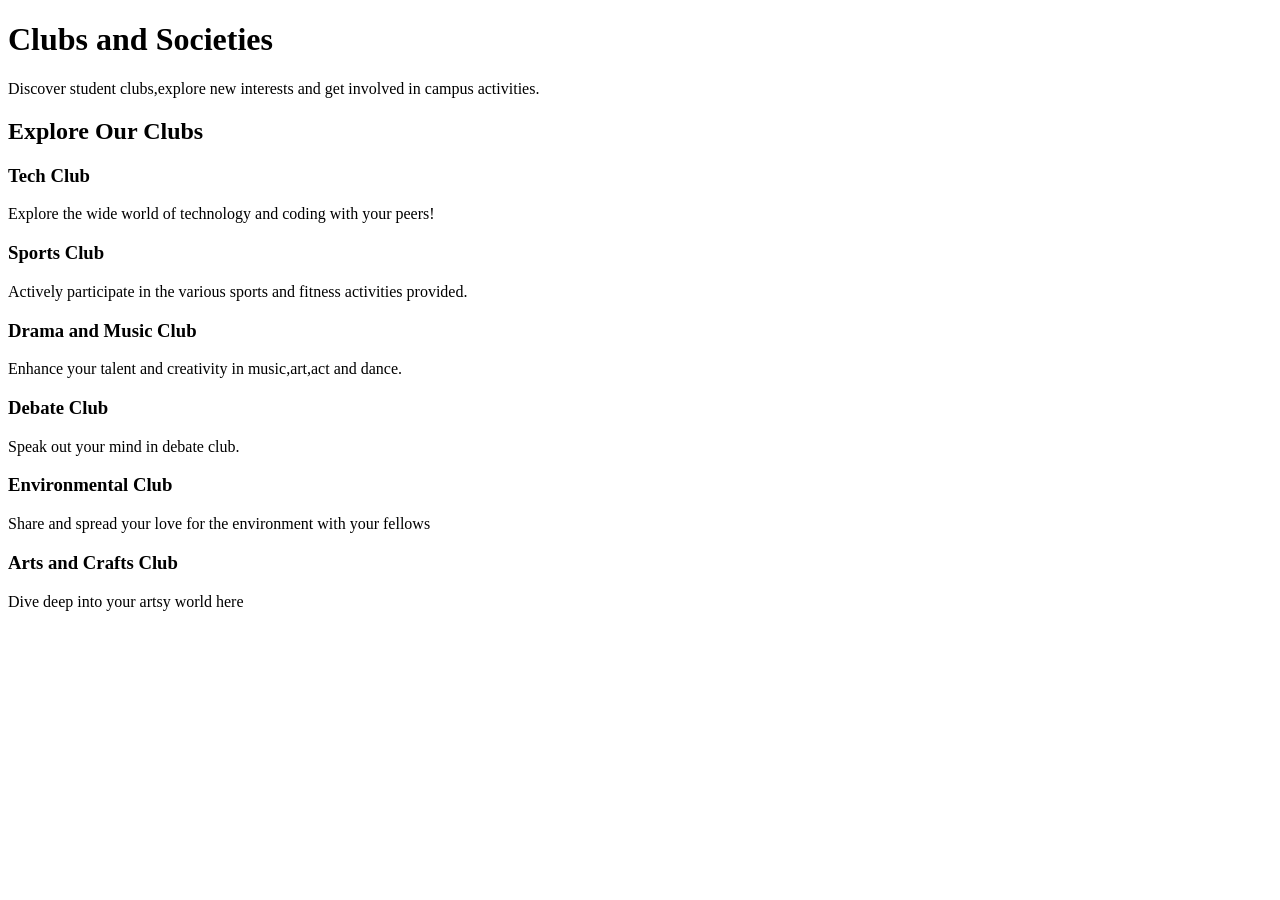
==== sections/clubs.html @ 29c96b6f "Clubs code added" ====
<!DOCTYPE html>
<html>
    <head>
        <title>Clubs and Societies</title>
            <link rel="stylesheet" href="clubs.css">
    </head>
    <body>
        <h1>Clubs and Societies</h1>
        <p>Discover student clubs,explore new interests and get involved in campus activities.</p>
        <h2>Explore Our Clubs</h2>
        <div class="clubs-container">
        <div class="club-card">
            <h3>Tech Club</h3>
            <P>Explore the wide world of technology and coding with your peers!</P>
        </div>
        <div class="club-card">
            <h3>Sports Club</h3>
            <p>Actively participate in the various sports and fitness activities provided.</p>
        </div>
        <div class="club-card">
        <h3>Drama and Music Club</h3>
        <p>Enhance your talent and creativity in music,art,act and dance.</p>
        </div>
        <div class="club-card">
            <h3>Debate Club</h3>
            <p>Speak out your mind in debate club.</p>
        </div>
        <div class="club-card">
            <h3>Environmental Club</h3>
            <p>Share and spread your love for the environment with your fellows</p>
        </div>
        <div class="club-card">
            <h3>Arts and Crafts Club</h3>
            <p>Dive deep into your artsy world here</p>
        </div>
        </div>
    </body>
</html>
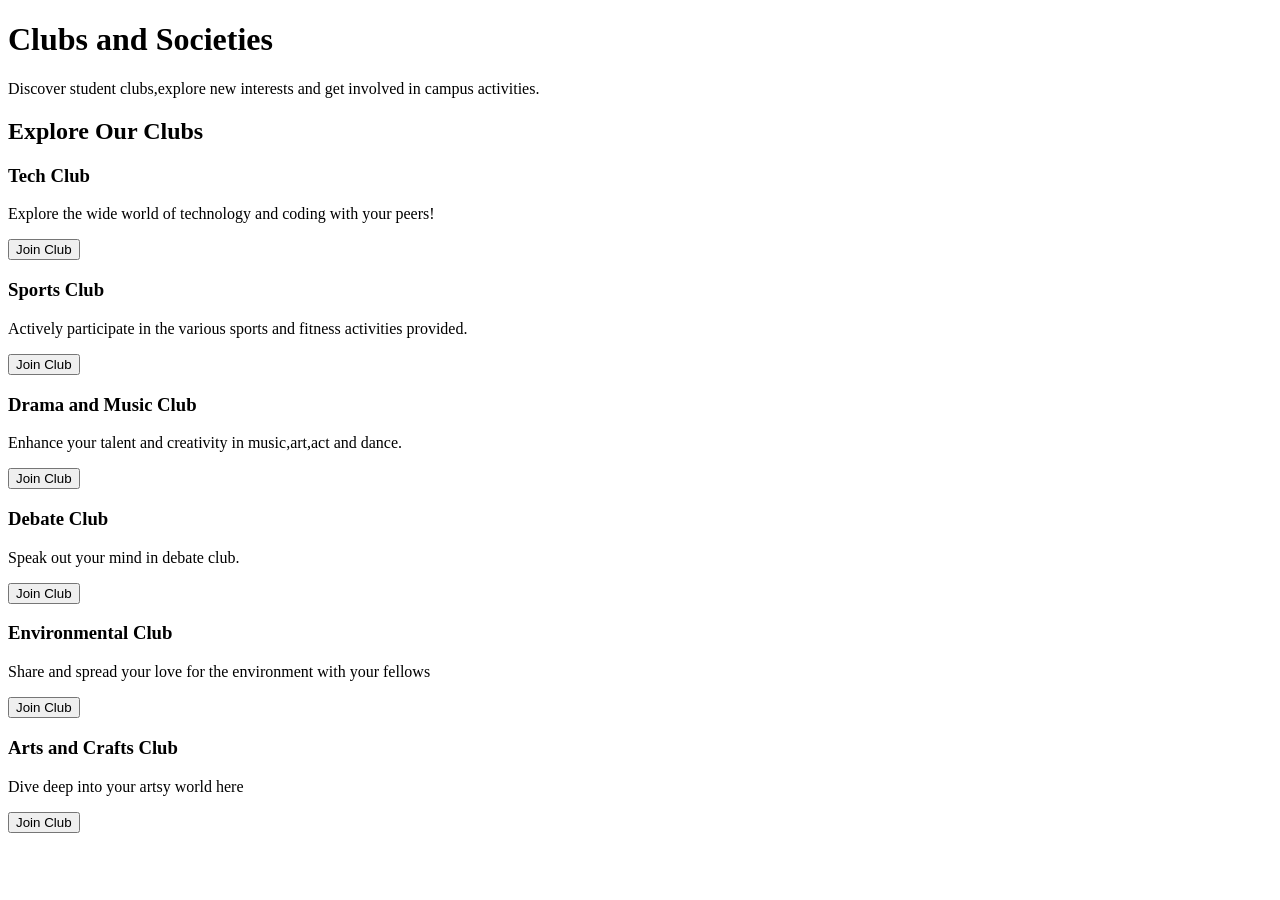
==== commit 06def766: "Button added" ====
--- a/sections/clubs.html
+++ b/sections/clubs.html
@@ -12,26 +12,32 @@
         <div class="club-card">
             <h3>Tech Club</h3>
             <P>Explore the wide world of technology and coding with your peers!</P>
+            <button>Join Club</button>
         </div>
         <div class="club-card">
             <h3>Sports Club</h3>
             <p>Actively participate in the various sports and fitness activities provided.</p>
+            <button>Join Club</button>
         </div>
         <div class="club-card">
         <h3>Drama and Music Club</h3>
         <p>Enhance your talent and creativity in music,art,act and dance.</p>
+        <button>Join Club</button>
         </div>
         <div class="club-card">
             <h3>Debate Club</h3>
             <p>Speak out your mind in debate club.</p>
+            <button>Join Club</button>
         </div>
         <div class="club-card">
             <h3>Environmental Club</h3>
             <p>Share and spread your love for the environment with your fellows</p>
+            <button>Join Club</button>
         </div>
         <div class="club-card">
             <h3>Arts and Crafts Club</h3>
             <p>Dive deep into your artsy world here</p>
+            <button>Join Club</button>
         </div>
         </div>
     </body>
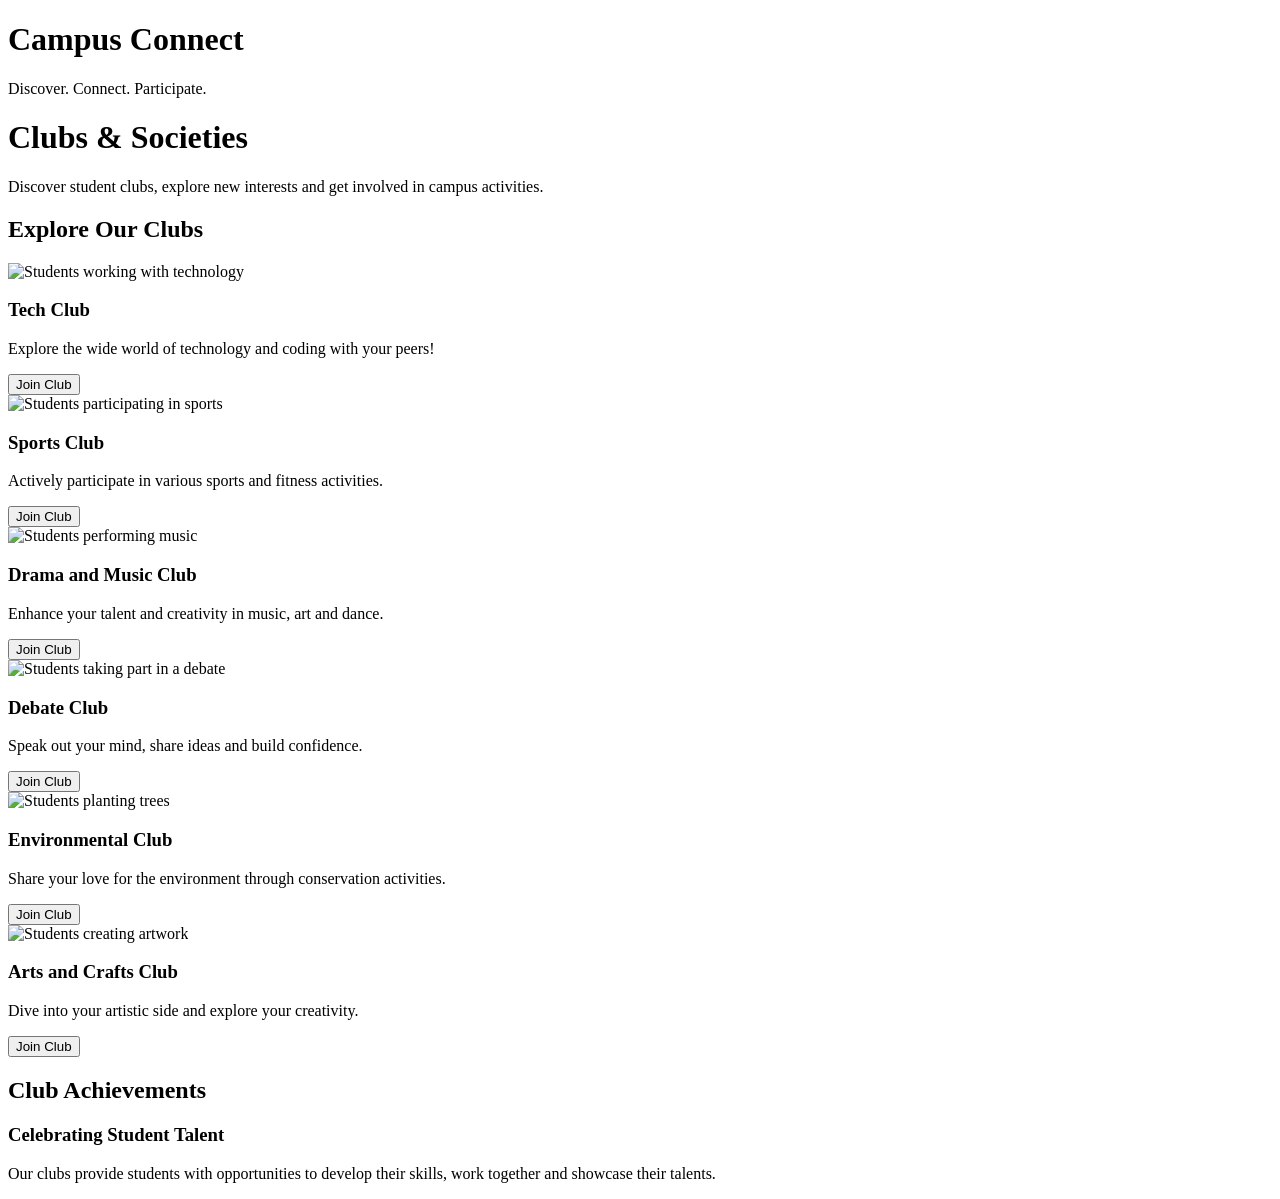
==== commit 938a4cd9: "Revamp clubs.html with new layout and content Updated the clubs page layout and content, including n" ====
--- a/sections/clubs.html
+++ b/sections/clubs.html
@@ -1,44 +1,132 @@
+
 <!DOCTYPE html>
 <html>
-    <head>
-        <title>Clubs and Societies</title>
-            <link rel="stylesheet" href="clubs.css">
-    </head>
-    <body>
-        <h1>Clubs and Societies</h1>
-        <p>Discover student clubs,explore new interests and get involved in campus activities.</p>
-        <h2>Explore Our Clubs</h2>
-        <div class="clubs-container">
+<head>
+    <title>Campus Connect - Clubs and Societies</title>
+
+    <link rel="stylesheet" href="clubs.css">
+</head>
+
+<body>
+
+    <!-- Website Header -->
+    <header>
+        <h1>Campus Connect</h1>
+        <p>Discover. Connect. Participate.</p>
+    </header>
+
+    <!-- Main Heading -->
+    <h1>Clubs & Societies</h1>
+
+    <p class="intro">
+        Discover student clubs, explore new interests
+        and get involved in campus activities.
+    </p>
+
+    <!-- Clubs Section -->
+    <h2>Explore Our Clubs</h2>
+
+    <div class="clubs-container">
+
+        <!-- Tech Club -->
         <div class="club-card">
+            <img src="Images/tech.jpg" alt="Students working with technology">
+
             <h3>Tech Club</h3>
-            <P>Explore the wide world of technology and coding with your peers!</P>
+
+            <p>
+                Explore the wide world of technology
+                and coding with your peers!
+            </p>
+
             <button>Join Club</button>
         </div>
+
+        <!-- Sports Club -->
         <div class="club-card">
+            <img src="Images/sports.jpg" alt="Students participating in sports">
+
             <h3>Sports Club</h3>
-            <p>Actively participate in the various sports and fitness activities provided.</p>
+
+            <p>
+                Actively participate in various sports
+                and fitness activities.
+            </p>
+
             <button>Join Club</button>
         </div>
+
+        <!-- Music Club -->
         <div class="club-card">
-        <h3>Drama and Music Club</h3>
-        <p>Enhance your talent and creativity in music,art,act and dance.</p>
-        <button>Join Club</button>
-        </div>
-        <div class="club-card">
-            <h3>Debate Club</h3>
-            <p>Speak out your mind in debate club.</p>
+            <img src="Images/music.jpg" alt="Students performing music">
+
+            <h3>Drama and Music Club</h3>
+
+            <p>
+                Enhance your talent and creativity
+                in music, art and dance.
+            </p>
+
             <button>Join Club</button>
         </div>
+
+        <!-- Debate Club -->
         <div class="club-card">
-            <h3>Environmental Club</h3>
-            <p>Share and spread your love for the environment with your fellows</p>
+            <img src="Images/debate.jpg" alt="Students taking part in a debate">
+
+            <h3>Debate Club</h3>
+
+            <p>
+                Speak out your mind, share ideas
+                and build confidence.
+            </p>
+
             <button>Join Club</button>
         </div>
+
+        <!-- Environmental Club -->
         <div class="club-card">
-            <h3>Arts and Crafts Club</h3>
-            <p>Dive deep into your artsy world here</p>
+            <img src="Images/environment.jpg" alt="Students planting trees">
+
+            <h3>Environmental Club</h3>
+
+            <p>
+                Share your love for the environment
+                through conservation activities.
+            </p>
+
             <button>Join Club</button>
         </div>
+
+        <!-- Arts and Crafts Club -->
+        <div class="club-card">
+            <img src="Images/arts.jpg" alt="Students creating artwork">
+
+            <h3>Arts and Crafts Club</h3>
+
+            <p>
+                Dive into your artistic side and
+                explore your creativity.
+            </p>
+
+            <button>Join Club</button>
         </div>
-    </body>
-</html>+
+    </div>
+
+    <!-- Achievements Section -->
+    <h2>Club Achievements</h2>
+
+    <div class="achievement-card">
+        <h3>Celebrating Student Talent</h3>
+
+        <p>
+            Our clubs provide students with opportunities
+            to develop their skills, work together and
+            showcase their talents.
+        </p>
+    </div>
+
+</body>
+</html>
+
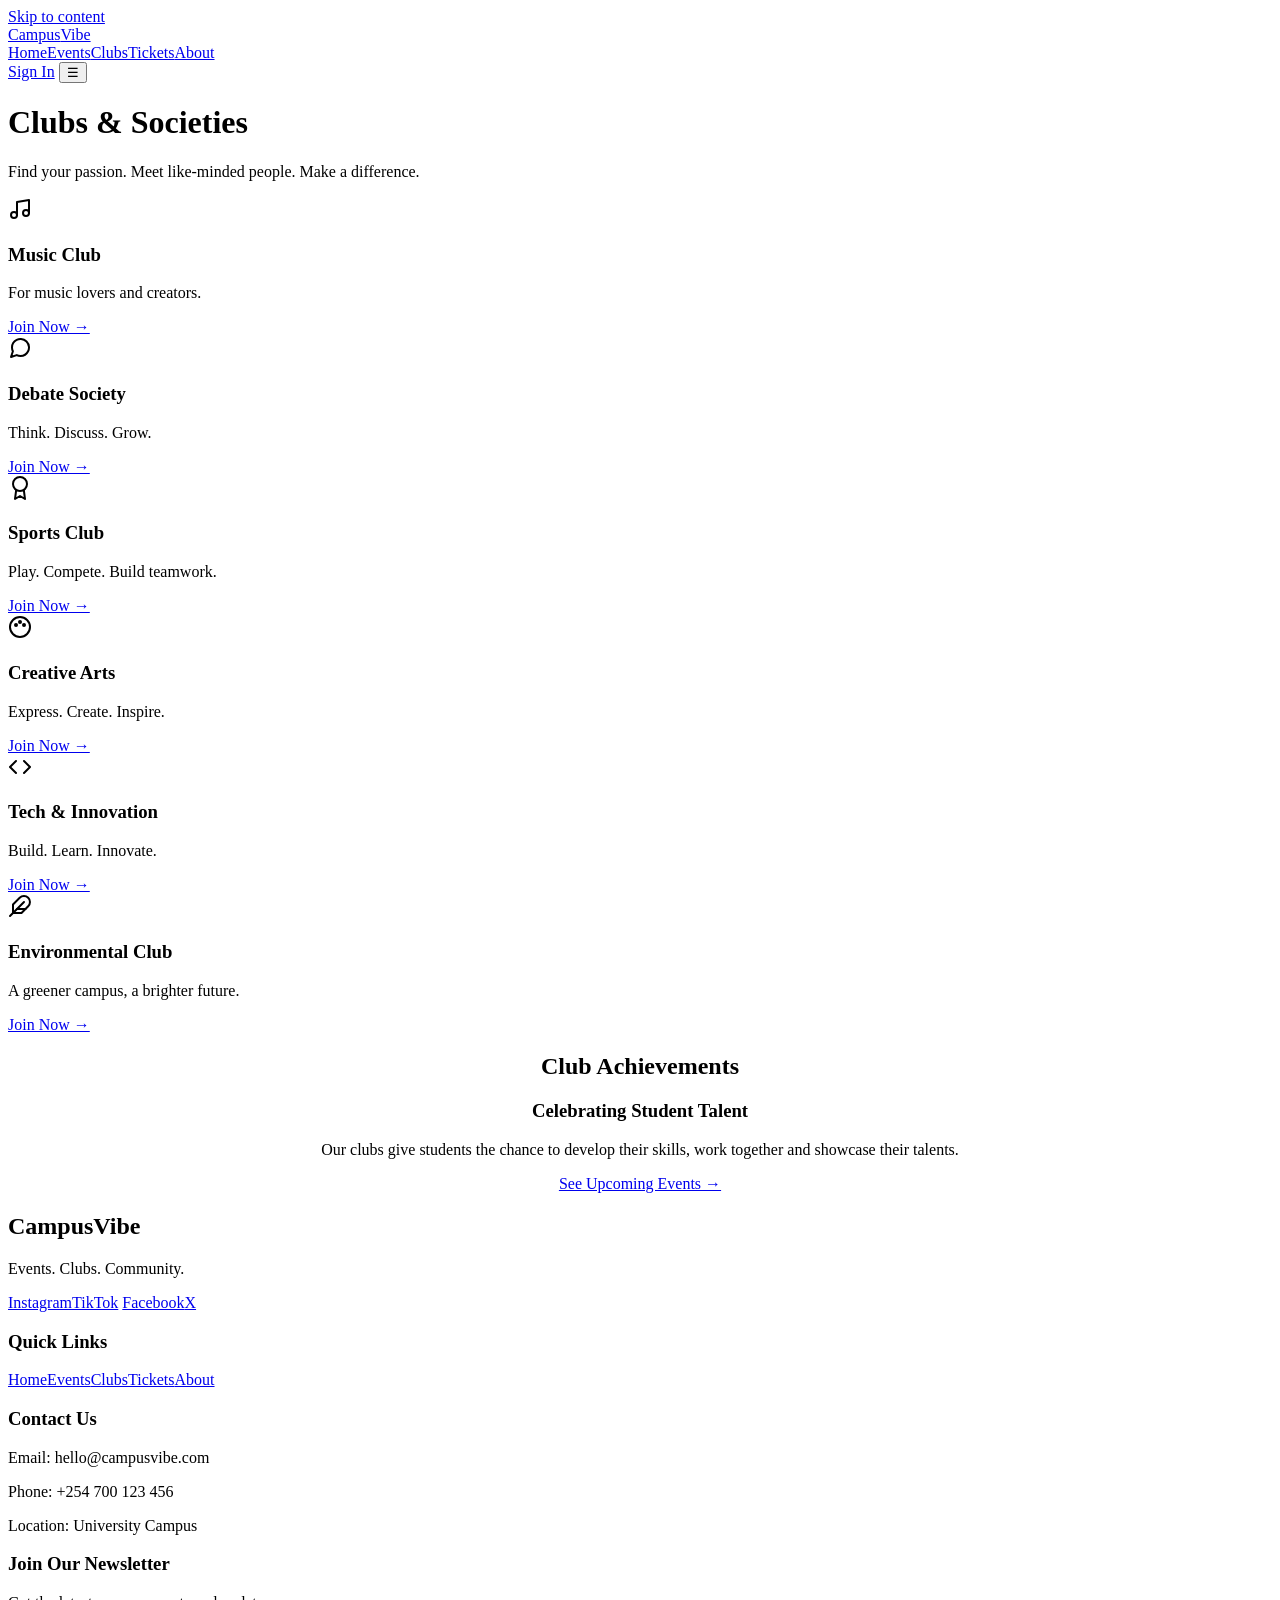
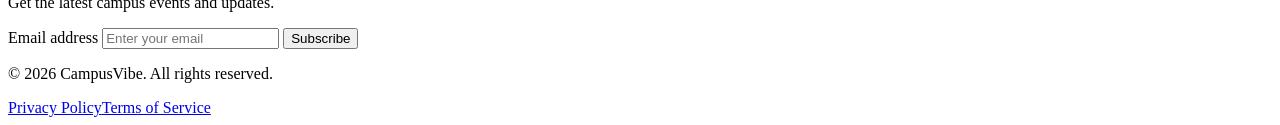
==== commit c07d2e15: "Revamp clubs.html with new layout and content Updated the clubs page layout and content to enhance u" ====
--- a/sections/clubs.html
+++ b/sections/clubs.html
@@ -1,132 +1,78 @@
+<!DOCTYPE html>
+<html lang="en">
+<head>
+<meta charset="UTF-8">
+<meta name="viewport" content="width=device-width, initial-scale=1.0">
+<title>Clubs & Societies | CampusVibe</title>
+<link href="https://fonts.googleapis.com/css2?family=Poppins:wght@400;500;600;700&display=swap" rel="stylesheet">
+<link rel="stylesheet" href="styles.css">
+</head>
+<body>
+<a class="skip" href="#main">Skip to content</a>
 
-<!DOCTYPE html>
-<html>
-<head>
-    <title>Campus Connect - Clubs and Societies</title>
+<!-- HEADER: identical on every page; only the highlighted link changes -->
+<header class="header">
+  <a href="index.html" class="logo">Campus<span>Vibe</span></a>
+  <nav class="nav" aria-label="Main"><a href="index.html">Home</a><a href="events.html">Events</a><a href="clubs.html" class="active" aria-current="page">Clubs</a><a href="tickets.html">Tickets</a><a href="about.html">About</a></nav>
+  <a href="tickets.html#register" class="btn btn-sm">Sign In</a>
+  <button class="menu-toggle" aria-label="Open menu" aria-expanded="false">&#9776;</button>
+</header>
 
-    <link rel="stylesheet" href="clubs.css">
-</head>
+<main id="main">
+<div class="page-hero"><h1 class="title">Clubs &amp; Societies</h1><p class="sub">Find your passion. Meet like-minded people. Make a difference.</p></div>
+<section class="section" id="clubs"><div class="wrap"><div class="grid3">
+      <div class="card"><span class="icon" aria-hidden="true"><svg viewBox="0 0 24 24" width="24" height="24" fill="none" stroke="currentColor" stroke-width="2" stroke-linecap="round" stroke-linejoin="round"><path d="M9 18V5l12-2v13"/><circle cx="6" cy="18" r="3"/><circle cx="18" cy="16" r="3"/></svg></span><h3>Music Club</h3><p>For music lovers and creators.</p><a href="mailto:hello@campusvibe.com?subject=Join%20Music%20Club" class="link">Join Now &rarr;</a></div>
+      <div class="card"><span class="icon" aria-hidden="true"><svg viewBox="0 0 24 24" width="24" height="24" fill="none" stroke="currentColor" stroke-width="2" stroke-linecap="round" stroke-linejoin="round"><path d="M21 11.5a8.4 8.4 0 0 1-.9 3.8 8.5 8.5 0 0 1-7.6 4.7 8.4 8.4 0 0 1-3.8-.9L3 21l1.9-5.7a8.4 8.4 0 0 1-.9-3.8 8.5 8.5 0 0 1 4.7-7.6 8.4 8.4 0 0 1 3.8-.9h.5a8.5 8.5 0 0 1 8 8z"/></svg></span><h3>Debate Society</h3><p>Think. Discuss. Grow.</p><a href="mailto:hello@campusvibe.com?subject=Join%20Debate%20Society" class="link">Join Now &rarr;</a></div>
+      <div class="card"><span class="icon" aria-hidden="true"><svg viewBox="0 0 24 24" width="24" height="24" fill="none" stroke="currentColor" stroke-width="2" stroke-linecap="round" stroke-linejoin="round"><circle cx="12" cy="8" r="7"/><polyline points="8.2 13.9 7 23 12 20 17 23 15.8 13.9"/></svg></span><h3>Sports Club</h3><p>Play. Compete. Build teamwork.</p><a href="mailto:hello@campusvibe.com?subject=Join%20Sports%20Club" class="link">Join Now &rarr;</a></div>
+      <div class="card"><span class="icon" aria-hidden="true"><svg viewBox="0 0 24 24" width="24" height="24" fill="none" stroke="currentColor" stroke-width="2" stroke-linecap="round" stroke-linejoin="round"><circle cx="12" cy="12" r="10"/><circle cx="8" cy="10" r="1"/><circle cx="12" cy="7" r="1"/><circle cx="16" cy="10" r="1"/></svg></span><h3>Creative Arts</h3><p>Express. Create. Inspire.</p><a href="mailto:hello@campusvibe.com?subject=Join%20Creative%20Arts" class="link">Join Now &rarr;</a></div>
+      <div class="card"><span class="icon" aria-hidden="true"><svg viewBox="0 0 24 24" width="24" height="24" fill="none" stroke="currentColor" stroke-width="2" stroke-linecap="round" stroke-linejoin="round"><polyline points="16 18 22 12 16 6"/><polyline points="8 6 2 12 8 18"/></svg></span><h3>Tech &amp; Innovation</h3><p>Build. Learn. Innovate.</p><a href="mailto:hello@campusvibe.com?subject=Join%20Tech%20and%20Innovation" class="link">Join Now &rarr;</a></div>
+      <div class="card"><span class="icon" aria-hidden="true"><svg viewBox="0 0 24 24" width="24" height="24" fill="none" stroke="currentColor" stroke-width="2" stroke-linecap="round" stroke-linejoin="round"><path d="M20.2 12.2a6 6 0 0 0-8.5-8.5L5 10.5V19h8.5z"/><line x1="16" y1="8" x2="2" y2="22"/><line x1="17.5" y1="15" x2="9" y2="15"/></svg></span><h3>Environmental Club</h3><p>A greener campus, a brighter future.</p><a href="mailto:hello@campusvibe.com?subject=Join%20Environmental%20Club" class="link">Join Now &rarr;</a></div>
+</div></div></section>
+<section class="section light" id="achievements">
+  <div class="wrap">
+    <div class="card" style="max-width:720px;margin:auto;text-align:center">
+      <h2 class="title">Club Achievements</h2>
+      <h3 style="margin-top:12px;color:var(--blue)">Celebrating Student Talent</h3>
+      <p style="margin-top:8px">Our clubs give students the chance to develop their skills, work together and showcase their talents.</p>
+      <a href="events.html" class="btn btn-sm" style="margin-top:8px">See Upcoming Events &rarr;</a>
+    </div>
+  </div>
+</section>
+</main>
 
-<body>
+<!-- FOOTER: identical on every page -->
+<footer class="footer">
+  <div class="footer-container">
+    <div>
+      <h2>Campus<span>Vibe</span></h2>
+      <p>Events. Clubs. Community.</p>
+      <div class="social-links">
+        <a href="#" aria-label="Instagram">Instagram</a><a href="#" aria-label="TikTok">TikTok</a>
+        <a href="#" aria-label="Facebook">Facebook</a><a href="#" aria-label="X">X</a>
+      </div>
+    </div>
+    <div class="footer-links"><h3>Quick Links</h3><a href="index.html">Home</a><a href="events.html">Events</a><a href="clubs.html">Clubs</a><a href="tickets.html">Tickets</a><a href="about.html">About</a></div>
+    <div>
+      <h3>Contact Us</h3>
+      <p>Email: hello@campusvibe.com</p><p>Phone: +254 700 123 456</p><p>Location: University Campus</p>
+    </div>
+    <div class="footer-newsletter">
+      <h3>Join Our Newsletter</h3>
+      <p>Get the latest campus events and updates.</p>
+      <form id="newsletterForm">
+        <label for="newsEmail" class="skip">Email address</label>
+        <input type="email" id="newsEmail" placeholder="Enter your email" required>
+        <button type="submit">Subscribe</button>
+      </form>
+      <p id="newsMsg" role="status"></p>
+    </div>
+  </div>
+  <div class="footer-bottom">
+    <p>&copy; 2026 CampusVibe. All rights reserved.</p>
+    <div><a href="#">Privacy Policy</a><a href="#">Terms of Service</a></div>
+  </div>
+</footer>
 
-    <!-- Website Header -->
-    <header>
-        <h1>Campus Connect</h1>
-        <p>Discover. Connect. Participate.</p>
-    </header>
-
-    <!-- Main Heading -->
-    <h1>Clubs & Societies</h1>
-
-    <p class="intro">
-        Discover student clubs, explore new interests
-        and get involved in campus activities.
-    </p>
-
-    <!-- Clubs Section -->
-    <h2>Explore Our Clubs</h2>
-
-    <div class="clubs-container">
-
-        <!-- Tech Club -->
-        <div class="club-card">
-            <img src="Images/tech.jpg" alt="Students working with technology">
-
-            <h3>Tech Club</h3>
-
-            <p>
-                Explore the wide world of technology
-                and coding with your peers!
-            </p>
-
-            <button>Join Club</button>
-        </div>
-
-        <!-- Sports Club -->
-        <div class="club-card">
-            <img src="Images/sports.jpg" alt="Students participating in sports">
-
-            <h3>Sports Club</h3>
-
-            <p>
-                Actively participate in various sports
-                and fitness activities.
-            </p>
-
-            <button>Join Club</button>
-        </div>
-
-        <!-- Music Club -->
-        <div class="club-card">
-            <img src="Images/music.jpg" alt="Students performing music">
-
-            <h3>Drama and Music Club</h3>
-
-            <p>
-                Enhance your talent and creativity
-                in music, art and dance.
-            </p>
-
-            <button>Join Club</button>
-        </div>
-
-        <!-- Debate Club -->
-        <div class="club-card">
-            <img src="Images/debate.jpg" alt="Students taking part in a debate">
-
-            <h3>Debate Club</h3>
-
-            <p>
-                Speak out your mind, share ideas
-                and build confidence.
-            </p>
-
-            <button>Join Club</button>
-        </div>
-
-        <!-- Environmental Club -->
-        <div class="club-card">
-            <img src="Images/environment.jpg" alt="Students planting trees">
-
-            <h3>Environmental Club</h3>
-
-            <p>
-                Share your love for the environment
-                through conservation activities.
-            </p>
-
-            <button>Join Club</button>
-        </div>
-
-        <!-- Arts and Crafts Club -->
-        <div class="club-card">
-            <img src="Images/arts.jpg" alt="Students creating artwork">
-
-            <h3>Arts and Crafts Club</h3>
-
-            <p>
-                Dive into your artistic side and
-                explore your creativity.
-            </p>
-
-            <button>Join Club</button>
-        </div>
-
-    </div>
-
-    <!-- Achievements Section -->
-    <h2>Club Achievements</h2>
-
-    <div class="achievement-card">
-        <h3>Celebrating Student Talent</h3>
-
-        <p>
-            Our clubs provide students with opportunities
-            to develop their skills, work together and
-            showcase their talents.
-        </p>
-    </div>
-
+<script src="script.js"></script>
 </body>
 </html>
-
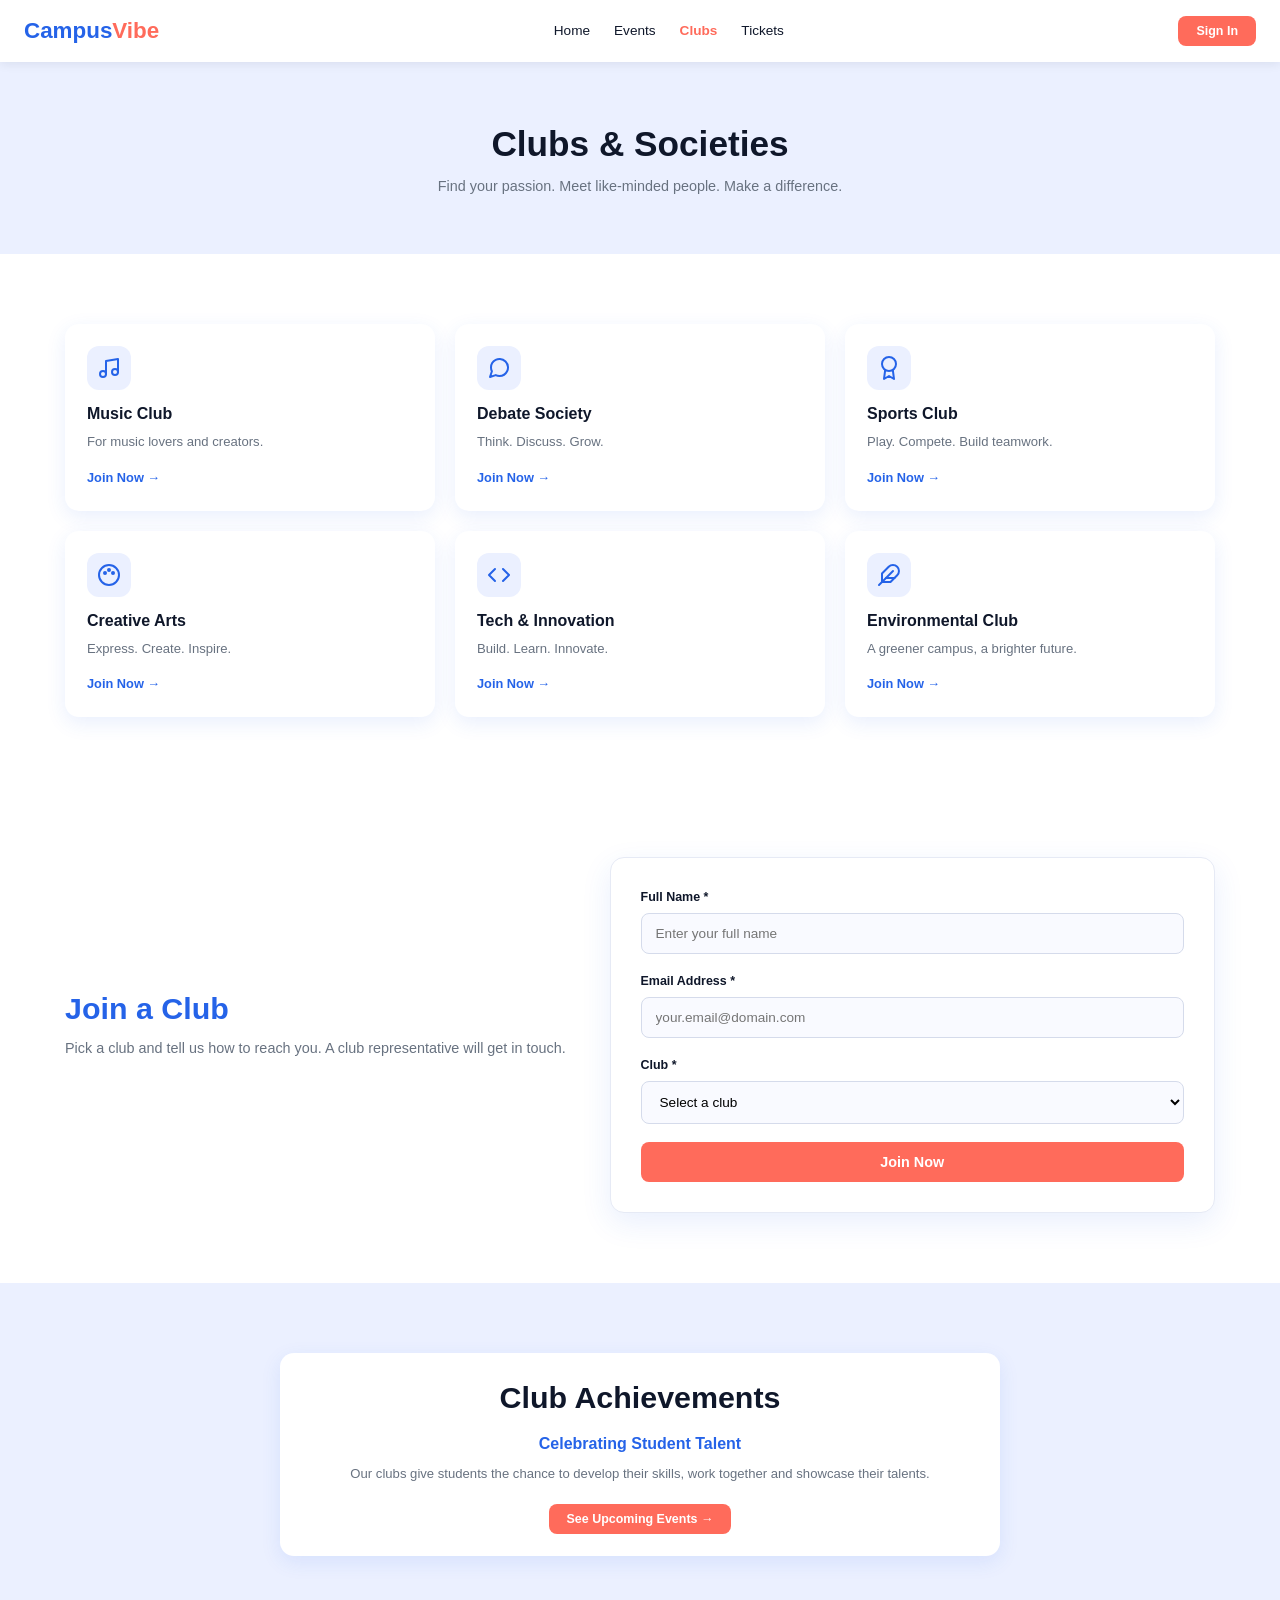
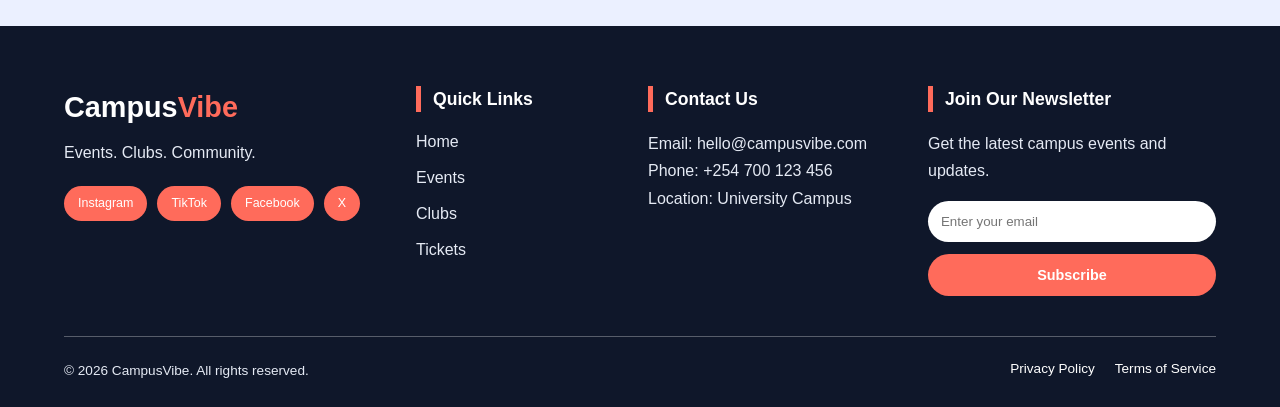
==== commit 2d6be028: "Add club join form functionality and update navigation links - Implemented a join form for clubs wit" ====
--- a/sections/clubs.html
+++ b/sections/clubs.html
@@ -5,15 +5,15 @@
 <meta name="viewport" content="width=device-width, initial-scale=1.0">
 <title>Clubs & Societies | CampusVibe</title>
 <link href="https://fonts.googleapis.com/css2?family=Poppins:wght@400;500;600;700&display=swap" rel="stylesheet">
-<link rel="stylesheet" href="styles.css">
+<link rel="stylesheet" href="../styles.css">
 </head>
 <body>
 <a class="skip" href="#main">Skip to content</a>
 
 <!-- HEADER: identical on every page; only the highlighted link changes -->
 <header class="header">
-  <a href="index.html" class="logo">Campus<span>Vibe</span></a>
-  <nav class="nav" aria-label="Main"><a href="index.html">Home</a><a href="events.html">Events</a><a href="clubs.html" class="active" aria-current="page">Clubs</a><a href="tickets.html">Tickets</a><a href="about.html">About</a></nav>
+  <a href="../index.html" class="logo">Campus<span>Vibe</span></a>
+  <nav class="nav" aria-label="Main"><a href="../index.html">Home</a><a href="events.html">Events</a><a href="clubs.html" class="active" aria-current="page">Clubs</a><a href="tickets.html">Tickets</a></nav>
   <a href="tickets.html#register" class="btn btn-sm">Sign In</a>
   <button class="menu-toggle" aria-label="Open menu" aria-expanded="false">&#9776;</button>
 </header>
@@ -21,13 +21,40 @@
 <main id="main">
 <div class="page-hero"><h1 class="title">Clubs &amp; Societies</h1><p class="sub">Find your passion. Meet like-minded people. Make a difference.</p></div>
 <section class="section" id="clubs"><div class="wrap"><div class="grid3">
-      <div class="card"><span class="icon" aria-hidden="true"><svg viewBox="0 0 24 24" width="24" height="24" fill="none" stroke="currentColor" stroke-width="2" stroke-linecap="round" stroke-linejoin="round"><path d="M9 18V5l12-2v13"/><circle cx="6" cy="18" r="3"/><circle cx="18" cy="16" r="3"/></svg></span><h3>Music Club</h3><p>For music lovers and creators.</p><a href="mailto:hello@campusvibe.com?subject=Join%20Music%20Club" class="link">Join Now &rarr;</a></div>
-      <div class="card"><span class="icon" aria-hidden="true"><svg viewBox="0 0 24 24" width="24" height="24" fill="none" stroke="currentColor" stroke-width="2" stroke-linecap="round" stroke-linejoin="round"><path d="M21 11.5a8.4 8.4 0 0 1-.9 3.8 8.5 8.5 0 0 1-7.6 4.7 8.4 8.4 0 0 1-3.8-.9L3 21l1.9-5.7a8.4 8.4 0 0 1-.9-3.8 8.5 8.5 0 0 1 4.7-7.6 8.4 8.4 0 0 1 3.8-.9h.5a8.5 8.5 0 0 1 8 8z"/></svg></span><h3>Debate Society</h3><p>Think. Discuss. Grow.</p><a href="mailto:hello@campusvibe.com?subject=Join%20Debate%20Society" class="link">Join Now &rarr;</a></div>
-      <div class="card"><span class="icon" aria-hidden="true"><svg viewBox="0 0 24 24" width="24" height="24" fill="none" stroke="currentColor" stroke-width="2" stroke-linecap="round" stroke-linejoin="round"><circle cx="12" cy="8" r="7"/><polyline points="8.2 13.9 7 23 12 20 17 23 15.8 13.9"/></svg></span><h3>Sports Club</h3><p>Play. Compete. Build teamwork.</p><a href="mailto:hello@campusvibe.com?subject=Join%20Sports%20Club" class="link">Join Now &rarr;</a></div>
-      <div class="card"><span class="icon" aria-hidden="true"><svg viewBox="0 0 24 24" width="24" height="24" fill="none" stroke="currentColor" stroke-width="2" stroke-linecap="round" stroke-linejoin="round"><circle cx="12" cy="12" r="10"/><circle cx="8" cy="10" r="1"/><circle cx="12" cy="7" r="1"/><circle cx="16" cy="10" r="1"/></svg></span><h3>Creative Arts</h3><p>Express. Create. Inspire.</p><a href="mailto:hello@campusvibe.com?subject=Join%20Creative%20Arts" class="link">Join Now &rarr;</a></div>
-      <div class="card"><span class="icon" aria-hidden="true"><svg viewBox="0 0 24 24" width="24" height="24" fill="none" stroke="currentColor" stroke-width="2" stroke-linecap="round" stroke-linejoin="round"><polyline points="16 18 22 12 16 6"/><polyline points="8 6 2 12 8 18"/></svg></span><h3>Tech &amp; Innovation</h3><p>Build. Learn. Innovate.</p><a href="mailto:hello@campusvibe.com?subject=Join%20Tech%20and%20Innovation" class="link">Join Now &rarr;</a></div>
-      <div class="card"><span class="icon" aria-hidden="true"><svg viewBox="0 0 24 24" width="24" height="24" fill="none" stroke="currentColor" stroke-width="2" stroke-linecap="round" stroke-linejoin="round"><path d="M20.2 12.2a6 6 0 0 0-8.5-8.5L5 10.5V19h8.5z"/><line x1="16" y1="8" x2="2" y2="22"/><line x1="17.5" y1="15" x2="9" y2="15"/></svg></span><h3>Environmental Club</h3><p>A greener campus, a brighter future.</p><a href="mailto:hello@campusvibe.com?subject=Join%20Environmental%20Club" class="link">Join Now &rarr;</a></div>
+      <div class="card"><span class="icon" aria-hidden="true"><svg viewBox="0 0 24 24" width="24" height="24" fill="none" stroke="currentColor" stroke-width="2" stroke-linecap="round" stroke-linejoin="round"><path d="M9 18V5l12-2v13"/><circle cx="6" cy="18" r="3"/><circle cx="18" cy="16" r="3"/></svg></span><h3>Music Club</h3><p>For music lovers and creators.</p><a href="#join" class="link" data-club="Music Club">Join Now &rarr;</a></div>
+      <div class="card"><span class="icon" aria-hidden="true"><svg viewBox="0 0 24 24" width="24" height="24" fill="none" stroke="currentColor" stroke-width="2" stroke-linecap="round" stroke-linejoin="round"><path d="M21 11.5a8.4 8.4 0 0 1-.9 3.8 8.5 8.5 0 0 1-7.6 4.7 8.4 8.4 0 0 1-3.8-.9L3 21l1.9-5.7a8.4 8.4 0 0 1-.9-3.8 8.5 8.5 0 0 1 4.7-7.6 8.4 8.4 0 0 1 3.8-.9h.5a8.5 8.5 0 0 1 8 8z"/></svg></span><h3>Debate Society</h3><p>Think. Discuss. Grow.</p><a href="#join" class="link" data-club="Debate Society">Join Now &rarr;</a></div>
+      <div class="card"><span class="icon" aria-hidden="true"><svg viewBox="0 0 24 24" width="24" height="24" fill="none" stroke="currentColor" stroke-width="2" stroke-linecap="round" stroke-linejoin="round"><circle cx="12" cy="8" r="7"/><polyline points="8.2 13.9 7 23 12 20 17 23 15.8 13.9"/></svg></span><h3>Sports Club</h3><p>Play. Compete. Build teamwork.</p><a href="#join" class="link" data-club="Sports Club">Join Now &rarr;</a></div>
+      <div class="card"><span class="icon" aria-hidden="true"><svg viewBox="0 0 24 24" width="24" height="24" fill="none" stroke="currentColor" stroke-width="2" stroke-linecap="round" stroke-linejoin="round"><circle cx="12" cy="12" r="10"/><circle cx="8" cy="10" r="1"/><circle cx="12" cy="7" r="1"/><circle cx="16" cy="10" r="1"/></svg></span><h3>Creative Arts</h3><p>Express. Create. Inspire.</p><a href="#join" class="link" data-club="Creative Arts">Join Now &rarr;</a></div>
+      <div class="card"><span class="icon" aria-hidden="true"><svg viewBox="0 0 24 24" width="24" height="24" fill="none" stroke="currentColor" stroke-width="2" stroke-linecap="round" stroke-linejoin="round"><polyline points="16 18 22 12 16 6"/><polyline points="8 6 2 12 8 18"/></svg></span><h3>Tech &amp; Innovation</h3><p>Build. Learn. Innovate.</p><a href="#join" class="link" data-club="Tech &amp; Innovation">Join Now &rarr;</a></div>
+      <div class="card"><span class="icon" aria-hidden="true"><svg viewBox="0 0 24 24" width="24" height="24" fill="none" stroke="currentColor" stroke-width="2" stroke-linecap="round" stroke-linejoin="round"><path d="M20.2 12.2a6 6 0 0 0-8.5-8.5L5 10.5V19h8.5z"/><line x1="16" y1="8" x2="2" y2="22"/><line x1="17.5" y1="15" x2="9" y2="15"/></svg></span><h3>Environmental Club</h3><p>A greener campus, a brighter future.</p><a href="#join" class="link" data-club="Environmental Club">Join Now &rarr;</a></div>
 </div></div></section>
+<section class="section" id="join">
+  <div class="wrap split">
+    <div>
+      <h2 class="title blue">Join a Club</h2>
+      <p class="sub">Pick a club and tell us how to reach you. A club representative will get in touch.</p>
+    </div>
+    <!-- novalidate: script.js checks the fields and shows friendly messages -->
+    <form id="joinForm" novalidate>
+      <label for="joinName">Full Name *</label>
+      <input type="text" id="joinName" placeholder="Enter your full name" autocomplete="name">
+      <label for="joinEmail">Email Address *</label>
+      <input type="email" id="joinEmail" placeholder="your.email@domain.com" autocomplete="email">
+      <label for="club">Club *</label>
+      <select id="club">
+        <option value="">Select a club</option>
+        <option>Music Club</option>
+        <option>Debate Society</option>
+        <option>Sports Club</option>
+        <option>Creative Arts</option>
+        <option>Tech &amp; Innovation</option>
+        <option>Environmental Club</option>
+      </select>
+      <button type="submit" class="btn full">Join Now</button>
+      <div id="joinMsg" role="alert"></div>
+    </form>
+  </div>
+</section>
 <section class="section light" id="achievements">
   <div class="wrap">
     <div class="card" style="max-width:720px;margin:auto;text-align:center">
@@ -51,7 +78,7 @@
         <a href="#" aria-label="Facebook">Facebook</a><a href="#" aria-label="X">X</a>
       </div>
     </div>
-    <div class="footer-links"><h3>Quick Links</h3><a href="index.html">Home</a><a href="events.html">Events</a><a href="clubs.html">Clubs</a><a href="tickets.html">Tickets</a><a href="about.html">About</a></div>
+    <div class="footer-links"><h3>Quick Links</h3><a href="../index.html">Home</a><a href="events.html">Events</a><a href="clubs.html">Clubs</a><a href="tickets.html">Tickets</a></div>
     <div>
       <h3>Contact Us</h3>
       <p>Email: hello@campusvibe.com</p><p>Phone: +254 700 123 456</p><p>Location: University Campus</p>
@@ -73,6 +100,6 @@
   </div>
 </footer>
 
-<script src="script.js"></script>
+<script src="../script.js"></script>
 </body>
-</html>
+</html>
--- a/styles.css
+++ b/styles.css
@@ -0,0 +1,232 @@
+/* ===== 9. DESIGN SYSTEM: colours and font from the prototype, defined once ===== */
+:root {
+  --blue: #2563E8;   /* primary blue: headings, links, numbers */
+  --coral: #FF6B5B;  /* coral accent: buttons, highlights */
+  --light: #EBF0FF;  /* light blue: section backgrounds */
+  --navy: #0F172A;   /* dark navy: text, footer */
+  --grey: #687280;   /* grey: small labels */
+}
+/* reset: removes browser default spacing; border-box makes widths include padding */
+* { box-sizing: border-box; margin: 0; padding: 0; }
+html { scroll-behavior: smooth; }  /* nav links glide to sections */
+body { font-family: 'Poppins', Arial, sans-serif; color: var(--navy); line-height: 1.5; }
+a { color: inherit; text-decoration: none; }
+.wrap { max-width: 1150px; margin: auto; }          /* centres content */
+.section { padding: 70px 24px; scroll-margin-top: 70px; } /* scroll-margin keeps the sticky header off the heading */
+.light { background: var(--light); }
+.title { font-size: 1.9rem; font-weight: 700; }
+.title.blue { color: var(--blue); }
+.sub { color: var(--grey); font-size: .9rem; margin: 6px 0 24px; }
+
+/* buttons: .btn = coral primary button, .btn-sm = smaller version */
+.btn { display: inline-block; background: var(--coral); color: #fff; border: none; border-radius: 8px;
+  padding: 12px 24px; font: 600 .9rem 'Poppins', sans-serif; cursor: pointer; transition: .2s; }
+.btn:hover { background: #ec5848; transform: translateY(-1px); }
+.btn-sm { padding: 8px 18px; font-size: .78rem; }
+.btn.full { width: 100%; }
+.link { color: var(--blue); font-weight: 600; font-size: .8rem; }
+
+/* card grids: 4, 3 columns on desktop (collapsed for mobile at the bottom) */
+.grid3 { display: grid; grid-template-columns: repeat(3, 1fr); gap: 20px; }
+.grid4 { display: grid; grid-template-columns: repeat(4, 1fr); gap: 16px; }
+.card { background: #fff; border-radius: 14px; padding: 22px; box-shadow: 0 6px 20px rgba(37,99,232,.1); }
+.card h3 { font-size: 1rem; margin-bottom: 6px; color: var(--navy); }
+.card p { color: var(--grey); font-size: .82rem; margin-bottom: 12px; }
+.card span { color: var(--blue); font-weight: 600; font-size: .78rem; }
+
+/* header: sticky = stays at the top while scrolling */
+.header { position: sticky; top: 0; z-index: 10; display: flex; align-items: center; justify-content: space-between;
+  gap: 16px; padding: 14px 24px; background: #fff; box-shadow: 0 2px 10px rgba(15,23,42,.08); }
+.logo { font-size: 1.4rem; font-weight: 700; color: var(--blue); }
+.logo span { color: var(--coral); }
+.nav { display: flex; gap: 24px; font-size: .85rem; font-weight: 500; }
+.nav a:hover { color: var(--coral); }
+
+/* 1. hero: gradient stands in for the crowd photo.
+   To use a photo: add  url("images/hero.jpg") center/cover,  before the gradient. */
+.hero { padding: 110px 24px; color: #fff;
+  background: linear-gradient(135deg, rgba(15,23,42,.85), rgba(37,99,232,.7)), linear-gradient(135deg, #2563E8, #6D28D9); }
+.hero h1 { font-size: 3.2rem; line-height: 1.15; }
+.hero-sub { font-weight: 600; font-size: 1.2rem; margin: 14px 0 6px; }
+.hero-text { max-width: 480px; opacity: .9; margin-bottom: 24px; }
+.quick { margin-top: -50px; padding: 0 24px; position: relative; } /* pulls cards up over the hero */
+.quick .card { text-align: center; }
+
+/* 2. events */
+.tabs { display: flex; flex-wrap: wrap; gap: 10px; margin-bottom: 24px; }
+.tab { border: none; background: #fff; color: var(--grey); padding: 8px 20px; border-radius: 20px;
+  font: 500 .8rem 'Poppins', sans-serif; cursor: pointer; }
+.tab.active { background: var(--coral); color: #fff; }  /* .active is added by script.js */
+.thumb { height: 130px; border-radius: 10px; margin-bottom: 12px; padding: 10px; }
+.thumb b { background: #fff; color: var(--navy); border-radius: 8px; padding: 4px 8px; font-size: .75rem; display: inline-block; text-align: center; }
+.t1 { background: linear-gradient(135deg, #6D28D9, #FF6B5B); }
+.t2 { background: linear-gradient(135deg, #0F172A, #2563E8); }
+.t3 { background: linear-gradient(135deg, #FF6B5B, #F59E0B); }
+.cat { color: var(--coral); font-weight: 600; }
+.event p { margin-top: 8px; }
+.empty { text-align: center; color: var(--grey); margin-top: 20px; }
+[hidden] { display: none !important; }  /* makes the hidden attribute always win */
+
+/* 4. tickets and 5. featured share a two-column layout */
+.split { display: grid; grid-template-columns: 1fr 1.2fr; gap: 40px; align-items: center; }
+.poster { min-height: 340px; border-radius: 14px; padding: 26px; color: #fff; display: flex; flex-direction: column; justify-content: flex-end;
+  background: linear-gradient(160deg, rgba(15,23,42,.25), rgba(15,23,42,.85)), url("images/mic-check.jpg") center/cover no-repeat, linear-gradient(135deg, #2563E8, #6D28D9 55%, #FF6B5B); }
+.poster.tall { min-height: 400px; }
+.box { background: #fff; border-radius: 14px; padding: 6px 22px; box-shadow: 0 6px 20px rgba(37,99,232,.1); }
+.ticket, .artist { display: flex; align-items: center; justify-content: space-between; gap: 16px; padding: 16px 0; border-bottom: 1px solid #E6EAF5; }
+.ticket:last-child, .artist:last-child { border-bottom: none; }
+.note { font-size: .75rem; color: var(--grey); margin-top: 12px; }
+.badge { display: inline-block; background: var(--coral); color: #fff; font-size: .7rem; font-weight: 600; padding: 4px 12px; border-radius: 6px; margin-bottom: 10px; }
+
+/* countdown cards (updated every second by script.js) */
+.countdown { display: flex; gap: 12px; margin-top: 24px; }
+.cd { flex: 1; max-width: 90px; text-align: center; background: #fff; border: 1px solid var(--light);
+  border-radius: 12px; padding: 12px 6px; color: var(--grey); font-size: .72rem; box-shadow: 0 2px 8px rgba(37,99,232,.08); }
+.cd span { display: block; color: var(--blue); font-weight: 600; font-size: 1.75rem; font-variant-numeric: tabular-nums; }
+.started { margin-top: 24px; font-weight: 600; color: var(--coral); }
+
+/* poll */
+.pollbox { max-width: 520px; }
+.votes { margin-left: auto; color: var(--coral); font-weight: 700; }
+
+/* 6. registration form */
+.perks { list-style: none; display: grid; gap: 14px; font-weight: 500; font-size: .9rem; }
+form#regForm { background: #fff; border: 1px solid #E6EAF5; border-radius: 14px; padding: 30px; box-shadow: 0 10px 30px rgba(37,99,232,.1); }
+#regForm label { display: block; font-size: .78rem; font-weight: 600; margin-bottom: 6px; }
+#regForm input, #regForm select { width: 100%; padding: 12px 14px; border: 1px solid #D5DBEB; border-radius: 8px;
+  font: .85rem 'Poppins', sans-serif; background: #F9FAFF; margin-bottom: 18px; }
+#regForm input:focus, #regForm select:focus { outline: 2px solid var(--blue); background: #fff; }
+#msg { margin-top: 14px; padding: 12px; border-radius: 8px; font-size: .85rem; display: none; }
+#msg.ok { display: block; background: #E8F8EE; color: #1B7A3E; }
+#msg.err { display: block; background: #FFECEA; color: #B3261E; }
+
+/* 7. footer (teammate's styles, now using the design-system colours and Poppins) */
+.footer { background: var(--navy); color: #fff; padding: 60px 5% 25px; }
+.footer-container { display: grid; grid-template-columns: 1.3fr .8fr 1fr 1.2fr; gap: 40px; max-width: 1400px; margin: auto; padding-bottom: 40px; }
+.footer h2 { font-size: 1.8rem; margin-bottom: 10px; }
+.footer h2 span { color: var(--coral); }
+.footer h3 { font-size: 1.1rem; margin-bottom: 18px; border-left: 5px solid var(--coral); padding-left: 12px; }
+.footer p { color: #e5eaf4; line-height: 1.7; }
+.social-links { display: flex; gap: 10px; flex-wrap: wrap; margin-top: 20px; }
+.social-links a { background: var(--coral); padding: 8px 14px; border-radius: 50px; font-size: .78rem; transition: .3s; }
+.social-links a:hover { background: #fff; color: var(--navy); }
+.footer-links { display: flex; flex-direction: column; }
+.footer-links a { color: #e5eaf4; margin-bottom: 12px; transition: .3s; }
+.footer-links a:hover { color: var(--coral); padding-left: 6px; }
+.footer-newsletter form { display: flex; flex-direction: column; gap: 12px; margin-top: 16px; }
+.footer-newsletter input { padding: 13px; border: none; outline: none; border-radius: 30px; font-family: inherit; }
+.footer-newsletter button { background: var(--coral); color: #fff; border: none; padding: 13px; border-radius: 30px; font: 600 .9rem 'Poppins', sans-serif; cursor: pointer; }
+.footer-newsletter button:hover { background: #fff; color: var(--navy); }
+.footer-bottom { border-top: 1px solid rgba(255,255,255,.3); padding-top: 22px; display: flex; justify-content: space-between; flex-wrap: wrap; gap: 14px; font-size: .85rem; }
+.footer-bottom a { margin-left: 20px; }
+.footer-bottom a:hover { color: var(--coral); }
+
+/* ===== 8. MOBILE VIEW: @media rules apply only on screens narrower than the given width ===== */
+@media (max-width: 992px) {
+  .grid4 { grid-template-columns: repeat(2, 1fr); }
+  .grid3 { grid-template-columns: repeat(2, 1fr); }
+  .footer-container { grid-template-columns: repeat(2, 1fr); }
+}
+@media (max-width: 700px) {
+  .nav { display: none; }                 /* hides the menu on phones to save space */
+  .hero { padding: 80px 20px; }
+  .hero h1 { font-size: 2.3rem; }
+  .grid3, .grid4, .split, .footer-container { grid-template-columns: 1fr; }
+  .countdown { gap: 8px; }
+  .cd span { font-size: 1.35rem; }
+  .footer-bottom { flex-direction: column; text-align: center; }
+  .footer-bottom a { margin: 0 8px; }
+}
+
+/* ===== FEATURED EVENT details (Ngor's three boxes, restyled with the design-system colours) ===== */
+.fe-details { display: flex; gap: 12px; flex-wrap: wrap; margin-bottom: 22px; }
+.fe-box { flex: 1 1 140px; background: #fff; border: 1px solid var(--light); border-radius: 12px;
+  padding: 12px 16px; box-shadow: 0 2px 8px rgba(37,99,232,.08); }
+.fe-box h4 { color: var(--coral); font-size: .72rem; letter-spacing: 1.5px; }
+.fe-box p { font-weight: 600; font-size: .9rem; color: var(--navy); }
+.cd-label { margin-top: 26px; font-size: .75rem; letter-spacing: 2px; color: var(--grey); }
+.cd-label + .countdown { margin-top: 10px; }
+@media (max-width: 700px) { .fe-box { flex-basis: 100%; } }
+
+/* ===== MULTI-PAGE ADDITIONS ===== */
+:focus-visible { outline: 3px solid var(--blue); outline-offset: 2px; }  /* clear keyboard focus */
+.skip { position: absolute; left: -999px; top: 8px; background: #fff; padding: 8px 14px; border-radius: 8px; z-index: 20; }
+.skip:focus { left: 8px; }                          /* "Skip to content" link appears only when tabbed to */
+.nav a.active { color: var(--coral); font-weight: 600; } /* highlights the current page */
+.menu-toggle { display: none; background: none; border: 1px solid #D5DBEB; border-radius: 8px; padding: 6px 12px; font-size: 1.1rem; cursor: pointer; }
+.page-hero { background: var(--light); padding: 56px 24px; text-align: center; }
+.page-hero .sub { margin-bottom: 0; }
+.btn:disabled { opacity: .5; cursor: not-allowed; transform: none; }
+
+/* poll page: each artist has a name, vote count, button and a progress bar */
+.artist-card { padding: 16px 0; border-bottom: 1px solid #E6EAF5; }
+.artist-card:last-child { border-bottom: none; }
+.artist-main { display: flex; align-items: center; gap: 16px; }
+.artist-main .votes { margin-left: auto; }
+.bar { height: 8px; background: var(--light); border-radius: 8px; margin-top: 10px; overflow: hidden; }
+.bar-fill { height: 100%; width: 0; background: var(--coral); transition: width .4s; }
+.poll-meta { display: flex; justify-content: space-between; gap: 12px; padding: 14px 0 8px; font-size: .8rem; color: var(--grey); }
+#pollMsg { color: #1B7A3E; font-weight: 600; }
+
+@media (max-width: 700px) {
+  .menu-toggle { display: block; }
+  .nav.open { display: flex; flex-direction: column; gap: 14px; position: absolute; top: 100%; left: 0; right: 0;
+    background: #fff; padding: 18px 24px; box-shadow: 0 8px 16px rgba(15,23,42,.1); }
+}
+
+/* ===== PAGES: icons, event images, details panel, CTA ===== */
+.icon { width: 44px; height: 44px; border-radius: 12px; background: var(--light); color: var(--blue); display: grid; place-items: center; margin-bottom: 12px; }
+.quick .card .icon { margin-left: auto; margin-right: auto; }
+a.card { display: block; transition: .2s; }
+a.card:hover { transform: translateY(-3px); box-shadow: 0 10px 24px rgba(37,99,232,.16); }
+.event-img { position: relative; margin-bottom: 12px; }
+.event-img img { width: 100%; height: 160px; object-fit: cover; border-radius: 10px; display: block; } /* cover = same size for every photo */
+.event-img b { position: absolute; top: 10px; left: 10px; background: #fff; color: var(--navy); border-radius: 8px; padding: 4px 8px; font-size: .75rem; text-align: center; }
+.btn-outline { background: #fff; color: var(--coral); border: 1.5px solid var(--coral); }
+.btn-outline:hover { background: var(--coral); color: #fff; }
+.details { margin-top: 12px; padding-top: 12px; border-top: 1px solid #E6EAF5; font-size: .85rem; }
+.cta { margin-top: 40px; padding: 24px; background: var(--light); border-radius: 14px; display: flex; flex-wrap: wrap; align-items: center; justify-content: space-between; gap: 16px; }
+.tname { font-size: .95rem; font-weight: 600; }
+h1.title { font-size: 2.2rem; }
+h2.cd-label { margin-top: 26px; font-size: .75rem; letter-spacing: 2px; color: var(--grey); font-weight: 600; }
+.card .link { display: inline-block; margin-top: 4px; }
+.box p + p { margin-top: 6px; }
+
+/* featured-event page: small headings reuse the old h4 look; buttons side by side */
+.fe-box h2 { color: var(--coral); font-size: .72rem; letter-spacing: 1.5px; font-weight: 600; }
+.poster h2 { font-size: 1.5rem; }
+.btn + .btn { margin-left: 10px; }
+
+/* ===== HOME: hero chips and Cultural Week gallery ===== */
+.hero .btn-outline { background: transparent; color: #fff; border-color: #fff; }
+.hero .btn-outline:hover { background: #fff; color: var(--navy); }
+.chips { display: flex; flex-wrap: wrap; gap: 12px; margin-top: 32px; }
+.chip { background: rgba(255,255,255,.14); border: 1px solid rgba(255,255,255,.3); border-radius: 12px; padding: 10px 16px; }
+.chip small { display: block; font-size: .65rem; letter-spacing: 1.5px; opacity: .85; }
+.chip b { font-size: .9rem; }
+.gallery { display: grid; grid-template-columns: repeat(3, 1fr); gap: 16px; margin-top: 8px; }
+.gallery figure { background: #fff; border-radius: 14px; overflow: hidden; box-shadow: 0 6px 20px rgba(37,99,232,.1); transition: .2s; }
+.gallery a:hover figure { transform: translateY(-3px); }
+.gallery img { width: 100%; height: 170px; object-fit: cover; display: block; }
+.gallery figcaption { padding: 12px 16px; font-weight: 600; font-size: .9rem; }
+.fe-box h3 { color: var(--coral); font-size: .72rem; letter-spacing: 1.5px; font-weight: 600; }
+@media (max-width: 700px) { .gallery { grid-template-columns: 1fr; } }
+
+/* ===== HERO: centred text under the banner ===== */
+.hero { padding: 70px 24px 130px; }
+.hero-center { text-align: center; }
+.hero-center .hero-text { margin-left: auto; margin-right: auto; }
+.hero-center .chips { justify-content: center; }
+
+
+/* ===== BRAND BANNER at the top of the home page ===== */
+.banner { display: block; width: 100%; height: auto; max-height: 360px; object-fit: cover; object-position: center bottom; } /* on wide screens, trims the empty top, keeps the wave */
+
+/* ===== CLUB JOIN FORM (same look as the registration form) ===== */
+#joinForm { background: #fff; border: 1px solid #E6EAF5; border-radius: 14px; padding: 30px; box-shadow: 0 10px 30px rgba(37,99,232,.1); }
+#joinForm label { display: block; font-size: .78rem; font-weight: 600; margin-bottom: 6px; }
+#joinForm input, #joinForm select { width: 100%; padding: 12px 14px; border: 1px solid #D5DBEB; border-radius: 8px; font: .85rem 'Poppins', sans-serif; background: #F9FAFF; margin-bottom: 18px; }
+#joinForm input:focus, #joinForm select:focus { outline: 2px solid var(--blue); background: #fff; }
+#joinMsg { margin-top: 14px; padding: 12px; border-radius: 8px; font-size: .85rem; display: none; }
+#joinMsg.ok { display: block; background: #E8F8EE; color: #1B7A3E; }
+#joinMsg.err { display: block; background: #FFECEA; color: #B3261E; }
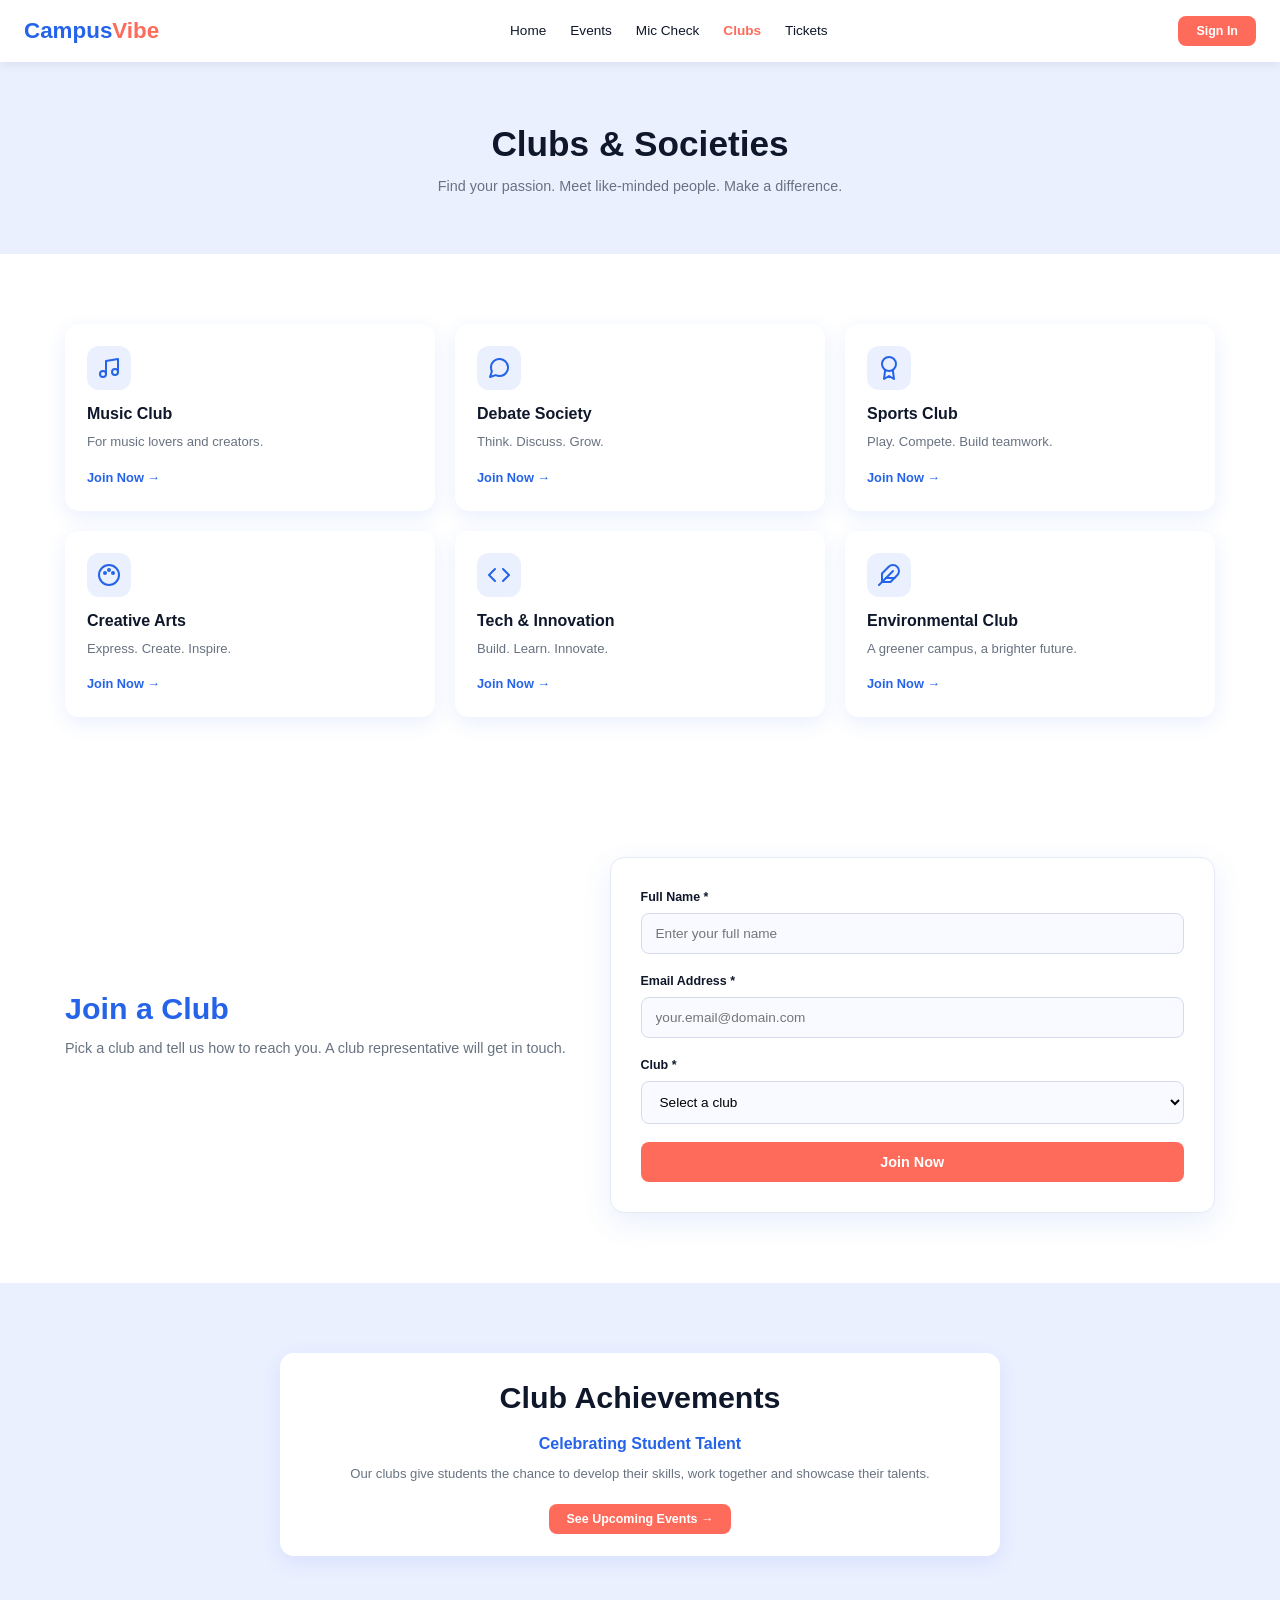
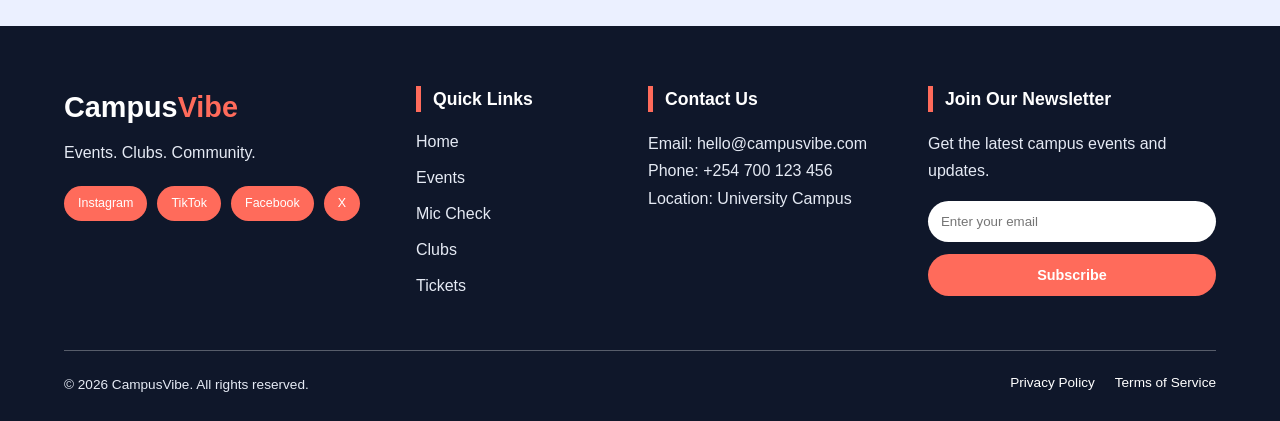
==== commit 14615b87: "Update navigation links and add featured event details across multiple pages" ====
--- a/sections/clubs.html
+++ b/sections/clubs.html
@@ -13,7 +13,7 @@
 <!-- HEADER: identical on every page; only the highlighted link changes -->
 <header class="header">
   <a href="../index.html" class="logo">Campus<span>Vibe</span></a>
-  <nav class="nav" aria-label="Main"><a href="../index.html">Home</a><a href="events.html">Events</a><a href="clubs.html" class="active" aria-current="page">Clubs</a><a href="tickets.html">Tickets</a></nav>
+  <nav class="nav" aria-label="Main"><a href="../index.html">Home</a><a href="events.html">Events</a><a href="featured-event.html">Mic Check</a><a href="clubs.html" class="active" aria-current="page">Clubs</a><a href="tickets.html">Tickets</a></nav>
   <a href="tickets.html#register" class="btn btn-sm">Sign In</a>
   <button class="menu-toggle" aria-label="Open menu" aria-expanded="false">&#9776;</button>
 </header>
@@ -78,7 +78,7 @@
         <a href="#" aria-label="Facebook">Facebook</a><a href="#" aria-label="X">X</a>
       </div>
     </div>
-    <div class="footer-links"><h3>Quick Links</h3><a href="../index.html">Home</a><a href="events.html">Events</a><a href="clubs.html">Clubs</a><a href="tickets.html">Tickets</a></div>
+    <div class="footer-links"><h3>Quick Links</h3><a href="../index.html">Home</a><a href="events.html">Events</a><a href="featured-event.html">Mic Check</a><a href="clubs.html">Clubs</a><a href="tickets.html">Tickets</a></div>
     <div>
       <h3>Contact Us</h3>
       <p>Email: hello@campusvibe.com</p><p>Phone: +254 700 123 456</p><p>Location: University Campus</p>
--- a/styles.css
+++ b/styles.css
@@ -70,7 +70,7 @@
 /* 4. tickets and 5. featured share a two-column layout */
 .split { display: grid; grid-template-columns: 1fr 1.2fr; gap: 40px; align-items: center; }
 .poster { min-height: 340px; border-radius: 14px; padding: 26px; color: #fff; display: flex; flex-direction: column; justify-content: flex-end;
-  background: linear-gradient(160deg, rgba(15,23,42,.25), rgba(15,23,42,.85)), url("images/mic-check.jpg") center/cover no-repeat, linear-gradient(135deg, #2563E8, #6D28D9 55%, #FF6B5B); }
+  background: linear-gradient(160deg, rgba(15,23,42,.25), rgba(15,23,42,.85)), url("images/mic-check.jpeg") center/cover no-repeat, linear-gradient(135deg, #2563E8, #6D28D9 55%, #FF6B5B); }
 .poster.tall { min-height: 400px; }
 .box { background: #fff; border-radius: 14px; padding: 6px 22px; box-shadow: 0 6px 20px rgba(37,99,232,.1); }
 .ticket, .artist { display: flex; align-items: center; justify-content: space-between; gap: 16px; padding: 16px 0; border-bottom: 1px solid #E6EAF5; }
